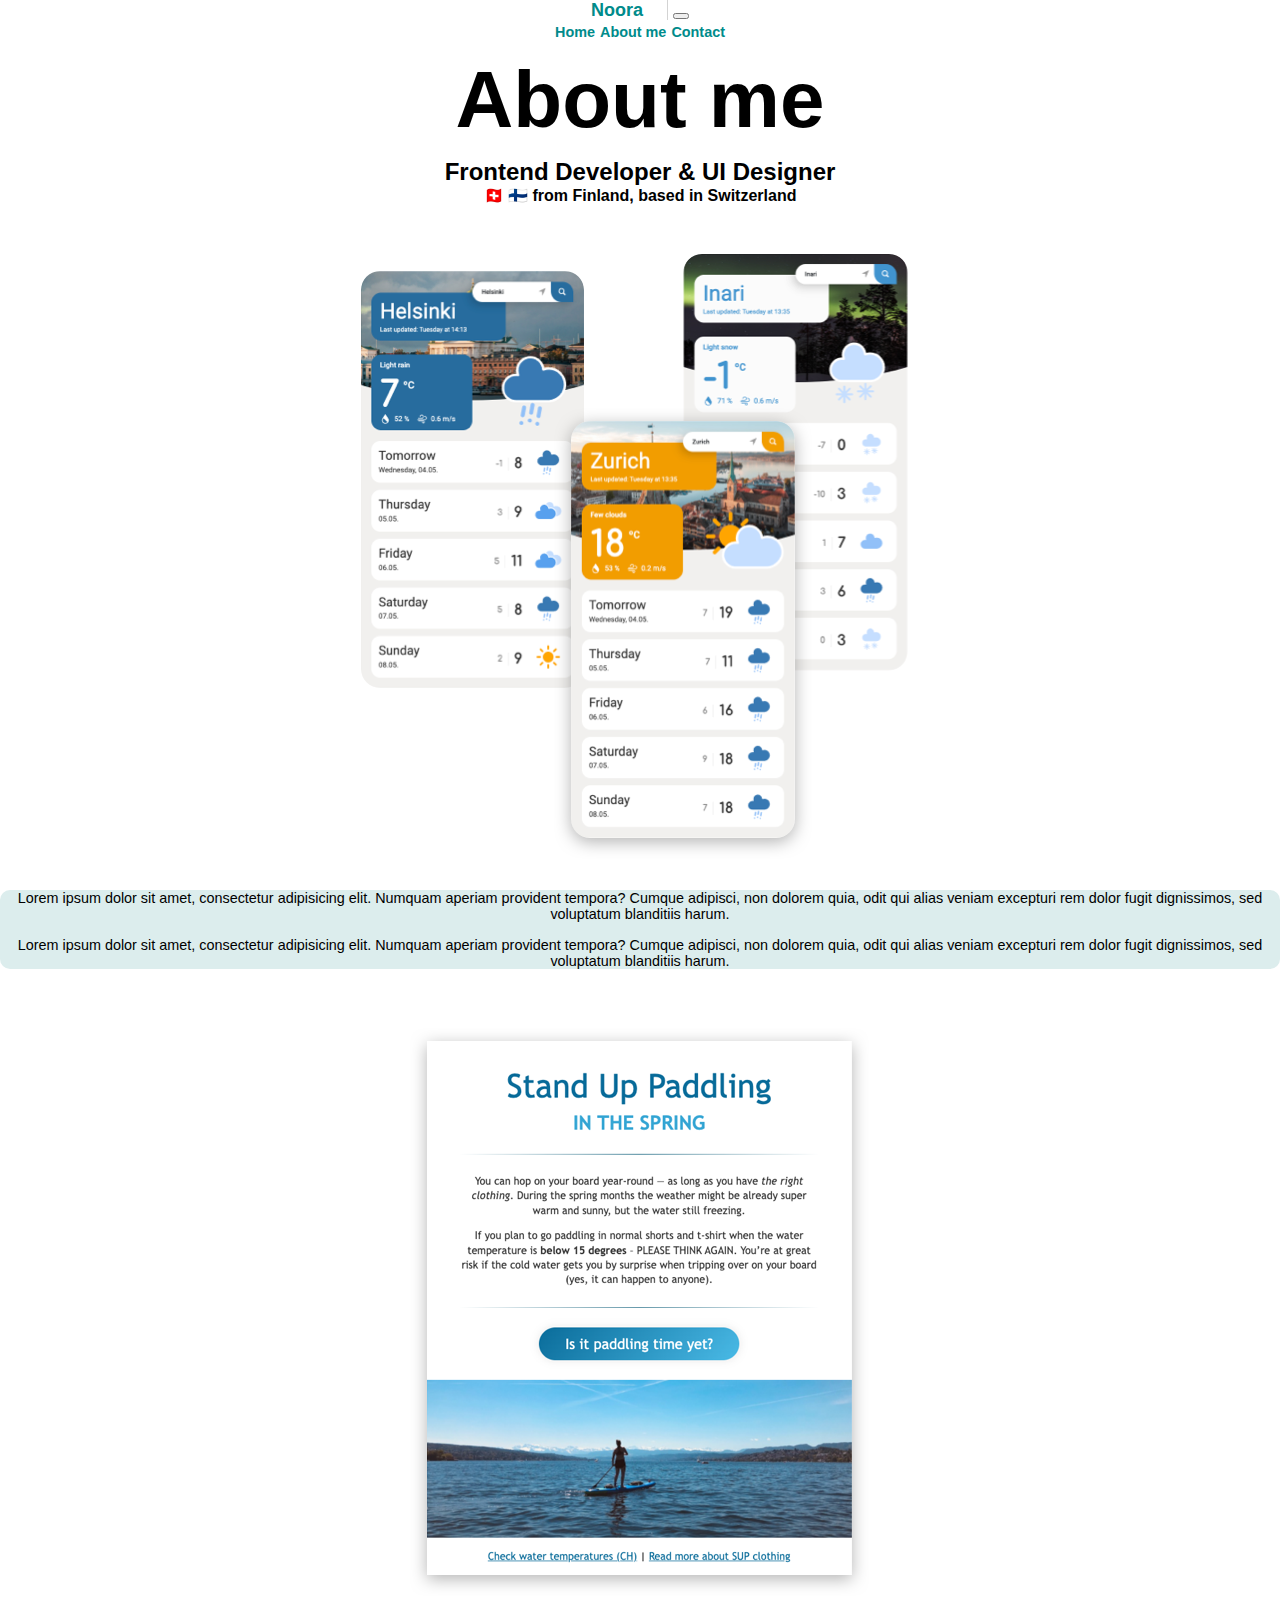
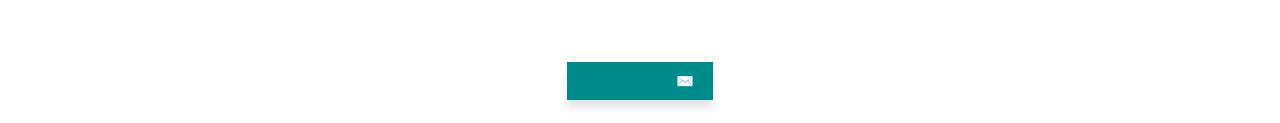
==== about.html @ b82dd71d "Initial structure draft" ====
<!DOCTYPE html>
<html lang="en">
  <head>
    <meta charset="UTF-8" />
    <meta name="viewport" content="width=device-width, initial-scale=1.0" />
    <meta http-equiv="X-UA-Compatible" content="ie=edge" />
    <title>About me</title>
    <link
      href="https://cdn.jsdelivr.net/npm/bootstrap@5.1.3/dist/css/bootstrap.min.css"
      rel="stylesheet"
      integrity="sha384-1BmE4kWBq78iYhFldvKuhfTAU6auU8tT94WrHftjDbrCEXSU1oBoqyl2QvZ6jIW3"
      crossorigin="anonymous"
    />
    <link rel="stylesheet" href="/src/styles.css" />
  </head>
  <body>
    <nav class="navbar navbar-expand-lg navbar-light bg-light fixed-top">
      <div class="container">
        <a class="navbar-brand" href="/">Noora</a>
        <button
          class="navbar-toggler"
          type="button"
          data-bs-toggle="collapse"
          data-bs-target="#navbarNavAltMarkup"
          aria-controls="navbarNavAltMarkup"
          aria-expanded="false"
          aria-label="Toggle navigation"
        >
          <span class="navbar-toggler-icon"></span>
        </button>
        <div class="collapse navbar-collapse" id="navbarNavAltMarkup">
          <div class="navbar-nav">
            <a class="nav-link" href="/">Home</a>
            <a class="nav-link active" aria-current="page" href="#">About me</a>
            <a class="nav-link" href="/contact.html">Contact</a>
          </div>
        </div>
      </div>
    </nav>
    <h1 class="mt-5">About me</h1>
    <h3>Frontend Developer & UI Designer</h3>
    <h4>🇨🇭 🇫🇮 from Finland, based in Switzerland</h4>
    <div class="container">
      <div class="row my-5 d-flex align-items-center">
        <div class="col-md-4">
          <img
            src="src/weatherApp.png"
            alt="WeatherApp screenshot"
            class="img-fluid rounded"
          />
        </div>
        <div class="col-md-4 about-text p-4 pb-2">
          <p>
            Lorem ipsum dolor sit amet, consectetur adipisicing elit. Numquam
            aperiam provident tempora? Cumque adipisci, non dolorem quia, odit
            qui alias veniam excepturi rem dolor fugit dignissimos, sed
            voluptatum blanditiis harum.
          </p>
          <p>
            Lorem ipsum dolor sit amet, consectetur adipisicing elit. Numquam
            aperiam provident tempora? Cumque adipisci, non dolorem quia, odit
            qui alias veniam excepturi rem dolor fugit dignissimos, sed
            voluptatum blanditiis harum.
          </p>
        </div>
        <div class="col-md-4">
          <img
            src="src/supApp.png"
            alt="SupApp screenshot"
            class="img-fluid rounded"
          />
        </div>
      </div>
    </div>
    <div class="on-page-navigation">
      <a class="btn btn-primary" href="contact.html" role="button"
        >Contact me &nbsp; ✉️
      </a>
    </div>
    <script
      src="https://cdn.jsdelivr.net/npm/bootstrap@5.1.3/dist/js/bootstrap.bundle.min.js"
      integrity="sha384-ka7Sk0Gln4gmtz2MlQnikT1wXgYsOg+OMhuP+IlRH9sENBO0LRn5q+8nbTov4+1p"
      crossorigin="anonymous"
    ></script>
  </body>
</html>
---- src/styles.css ----
:root {
  --branding-color: #008b8b;
  --light-branding-color: #dceded;
  --dark-branding-color: #006060;
  --box-shadow: rgba(0, 0, 0, 0.1) 0px 8px 8px 0;
  --border-radius: 10px;
  --font-size-small: 0.9rem;
}

body {
  margin: 0 auto;
  text-align: center;
  font-size: 18px;
  font-family: sans-serif;
}

h1 {
  font-size: 5rem;
  margin: 0.75rem 0;
}

h2 {
  font-size: 2rem;
  margin: 0.5rem 0;
}

h3 {
  font-size: 1.5rem;
  margin: 0;
}

h4 {
  font-size: 1rem;
  margin: 0 0 1rem 0;
}

a {
  color: var(--branding-color);
  text-decoration: none;
}

a:hover {
  text-decoration: underline;
}

.navbar-light .navbar-brand {
  color: var(--branding-color);
  text-decoration: none;
  font-weight: bold;
  border-right: 1px solid lightgray;
  padding-right: 1.5rem;
}

.navbar-light .navbar-brand:focus,
.navbar-light .navbar-brand:hover {
  color: var(--branding-color);
}

.navbar-nav a {
  font-size: 0.9rem;
  font-weight: bold;
}

.on-page-navigation {
  margin: 2rem 0;
}

.btn-primary {
  box-shadow: var(--box-shadow);
  background-color: var(--branding-color);
  border: none;
  text-decoration: none;
  padding: 0.7rem 1.2rem;
  font-size: var(--font-size-small);
  font-weight: bold;
}

.btn-primary:hover {
  color: #fff;
  text-decoration: none;
  background-color: var(--dark-branding-color);
}

.bg-brand {
  background-color: var(--light-branding-color);
}

.about-text {
  background: var(--light-branding-color);
  font-size: var(--font-size-small);
  border-radius: var(--border-radius);
}

.contact {
  margin-top: 10rem;
}
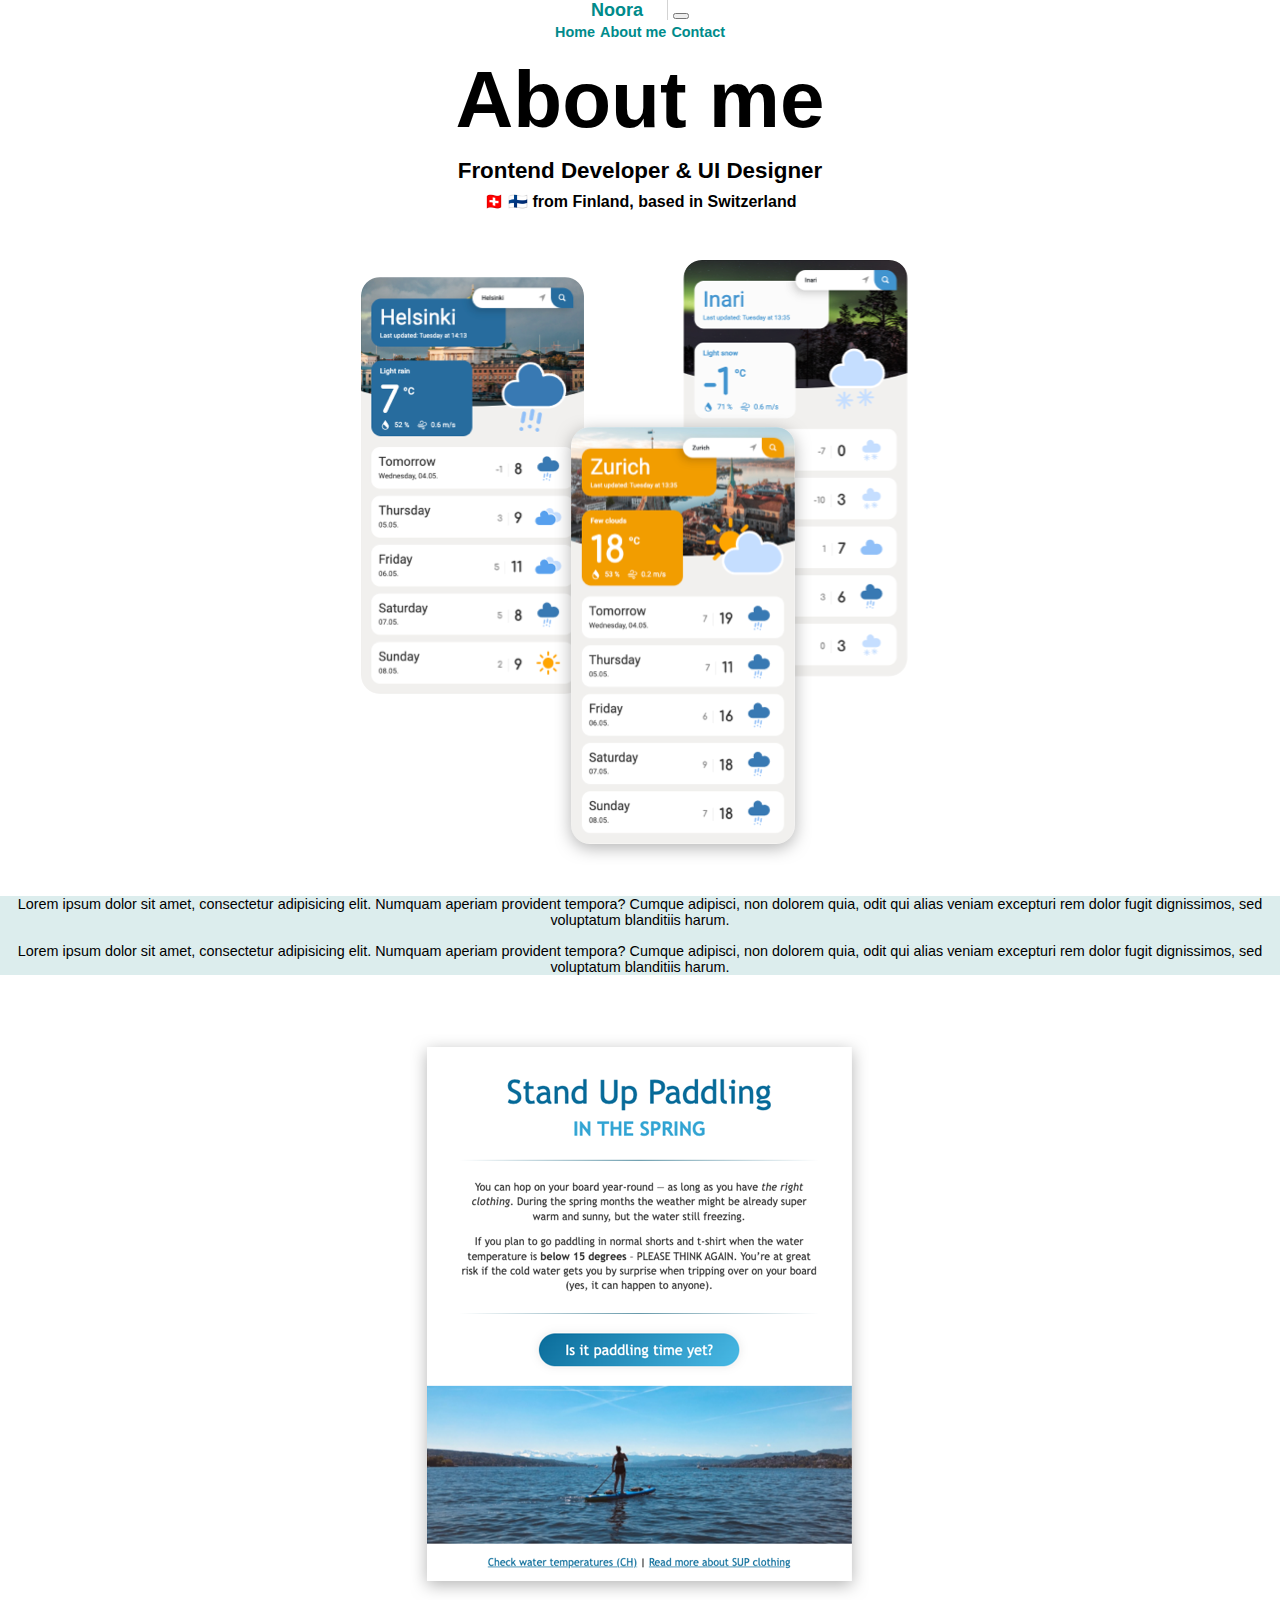
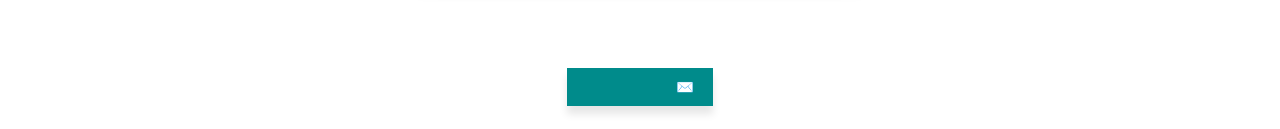
==== commit 00d96b3e: "Tiny mobile optimization" ====
--- a/about.html
+++ b/about.html
@@ -49,7 +49,7 @@
             class="img-fluid rounded"
           />
         </div>
-        <div class="col-md-4 about-text p-4 pb-2">
+        <div class="col-md-4 p-4 pb-2 rounded about-text">
           <p>
             Lorem ipsum dolor sit amet, consectetur adipisicing elit. Numquam
             aperiam provident tempora? Cumque adipisci, non dolorem quia, odit
--- a/src/styles.css
+++ b/src/styles.css
@@ -25,8 +25,8 @@
 }
 
 h3 {
-  font-size: 1.5rem;
-  margin: 0;
+  font-size: 1.4rem;
+  margin: 0.5rem 0;
 }
 
 h4 {
@@ -88,7 +88,6 @@
 .about-text {
   background: var(--light-branding-color);
   font-size: var(--font-size-small);
-  border-radius: var(--border-radius);
 }
 
 .contact {
